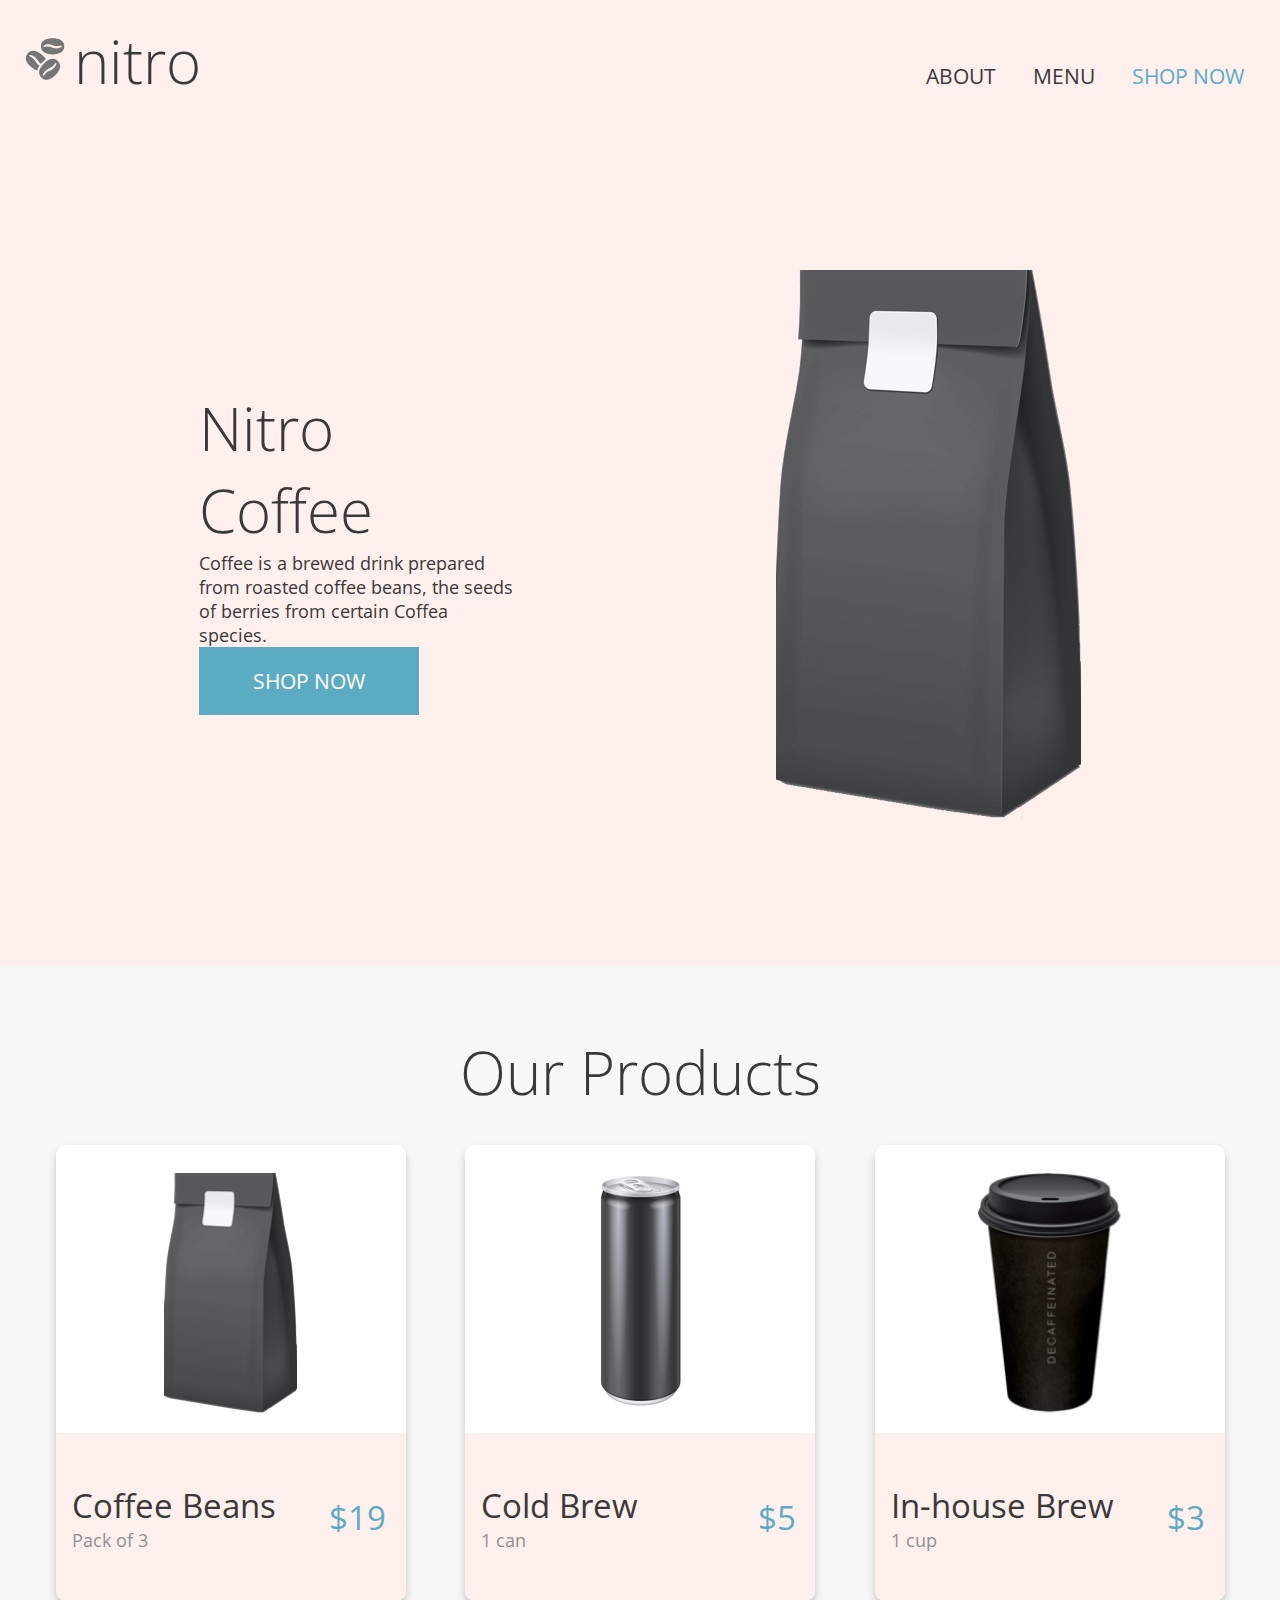
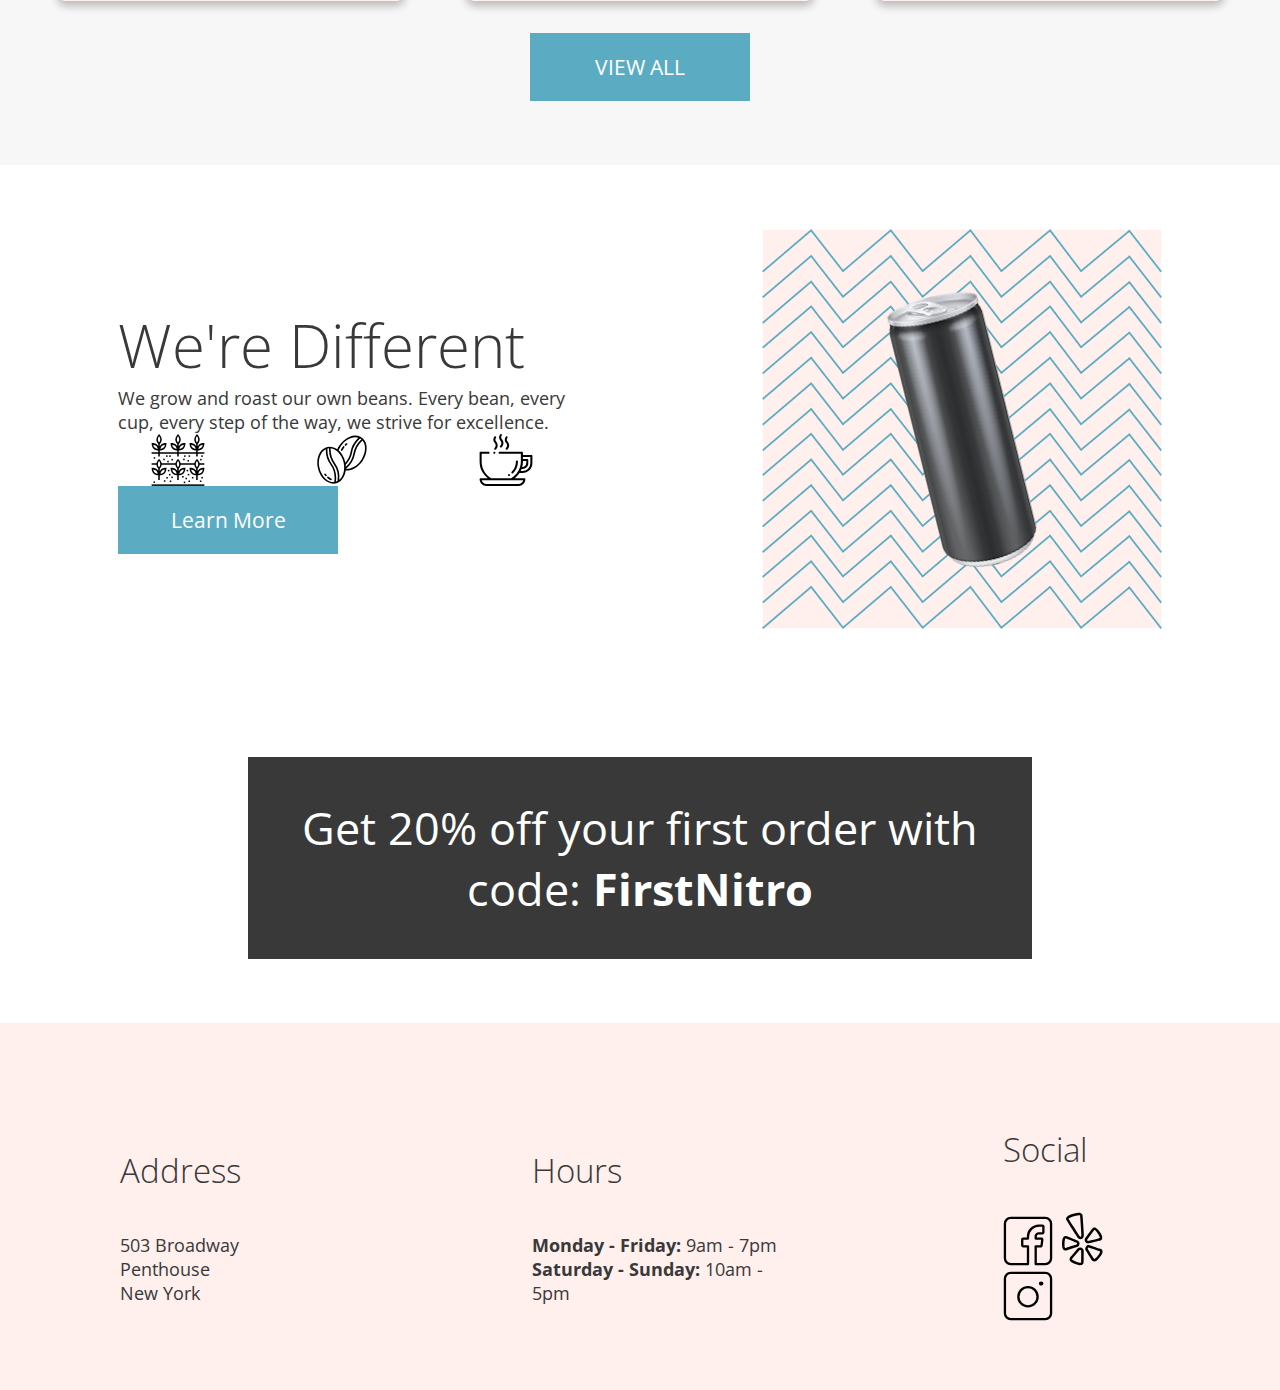
==== index.html @ b8a8994d "change css to scss and modified stylings" ====
<!DOCTYPE html>
<html lang="en">

<head>
    <meta charset="UTF-8">
    <meta name="viewport" content="width=device-width, initial-scale=1.0">
    <link href="https://fonts.googleapis.com/css2?family=Open+Sans:ital,wght@0,300;0,400;0,600;0,700;1,400&display=swap"
        rel="stylesheet">
    <title>Coffee Shop - Home</title>
    <link rel="stylesheet" href="./scss/landing.css">
</head>

<body>
    <header class="head">
        <nav class="nav">
            <a class="nav__logo" href="../index.html"><img class="logo"
                    src="./assets/logos/coffee-beans-logo-and-footer.svg" alt="nitro logo">
                <h2 class="nav__brandName">nitro</h2>
            </a>
            <ul class="nav__list">
                <li class="nav__item"><a class="nav__about" href="./index.html">ABOUT</a></li>
                <li class="nav__item"><a class="nav__menu" href="./pages/menu.html">MENU</a></li>
                <li class="nav__item"><a class="nav__shop" href="./pages/menu.html">SHOP NOW</a></li>
            </ul>
        </nav>
        <div class="banner">
            <div class="banner__intro">
                <h1 class="banner__headline">Nitro Coffee</h1>
                <p class="banner__description">Coffee is a brewed drink prepared from roasted coffee beans, the seeds of
                    berries from certain Coffea
                    species.</p>
                <a class="btn banner__btn" href="./pages/menu.html">SHOP NOW</a>
            </div>
            <div class="banner__img">
                <img src="./assets/images/coffeebeans-hero.png" alt="coffee bag">
            </div>
        </div>
    </header>
    <main class="main">
        <section class="product">
            <h2 class="product__headline">Our Products</h2>
            <div class="product__container">
                <div class="product__card">
                    <img class="product__img" src="./assets/images/coffeebeans.png" alt="coffee beans">
                    <div class="product__text">
                        <h3 class="product__name">Coffee Beans</h3>
                        <p class="product__size">Pack of 3</p>
                        <p class="product__price">$19</p>
                    </div>
                </div>
                <div class="product__card">
                    <img class="product__img" src="./assets/images/coldbrew.png" alt="cold brew">
                    <div class="product__text">
                        <h3 class="product__name">Cold Brew</h3>
                        <p class="product__size">1 can</p>
                        <p class="product__price">$5</p>
                    </div>
                </div>
                <div class="product__card">
                    <img class="product__img" src="./assets/images/inhousebrew.png" alt="in-house brew">
                    <div class="product__text">
                        <h3 class="product__name">In-house Brew</h3>
                        <p class="product__size">1 cup</p>
                        <p class="product__price">$3</p>
                    </div>
                </div>
            </div>
            <a class="btn product__btn" href="./pages/menu.html">VIEW ALL</a>
        </section>

        <div class="discount">
            <div class="discount__info">
                <div class="discount__context">
                    <h2 class="discount__slogan">We're Different</h2>
                    <p class="discount__description">We grow and roast our own beans. Every bean, every cup, every step
                        of the
                        way, we strive for
                        excellence.</p>
                    <div class="discount__logos">
                        <img class="icon discount__icon" src="./assets/logos/planting.svg" alt="planting logo">
                        <img class="icon discount__icon" src="./assets/logos/coffee-beans.svg" alt="coffee-beans logo">
                        <img class="icon discount__icon" src="./assets/logos/coffee-cup.svg" alt="coffee-cup logo">
                    </div>
                    <a class="btn discount__btn" href="./index.html">Learn More</a>
                </div>
                <div class="discount__img">
                    <img class="discount__imgCan product__img" src="./assets/images/tiltedcan.png" alt="tilted can">
                </div>
            </div>
            <div class="discount__banner-wrap">
                <div class="discount__banner">
                    <p class="discount__text">Get 20% off your first order with code: <span
                            class="discount__coupon">FirstNitro</span></p>
                </div>
            </div>
        </div>
    </main>
    <footer class="footer">
        <div class="footer__section">
            <h3 class="footer__title">Address</h3>
            <address class="footer__text">
                <p class="footer__text">503 Broadway Penthouse</p>
                <p class="footer__text">New York</p>
            </address>
        </div>
        <div class="footer__section">
            <h3 class="footer__title">Hours</h3>
            <p class="footer__text"><span class="footer__span">Monday - Friday:</span> 9am - 7pm</p>
            <p class="footer__text"><span class="footer__span">Saturday - Sunday:</span> 10am - 5pm</p>
        </div>
        <div class="footer__section">
            <h3 class="footer__title">Social</h3>
            <a href="http://www.facebook.com"><img class="icon footer__icon" src="./assets/logos/Facebook-Icon.svg"
                    alt="facebook"></a>
            <a href="http://www.yelp.com"><img class="icon footer__icon" src="./assets/logos/Yelp-Icon.svg"
                    alt="yelp"></a>
            <a href="http://www.instagram.com"><img class="icon footer__icon" src="./assets/logos/Instagram-Icon.svg"
                    alt="instagram"></a>
        </div>
    </footer>

</body>

</html>
---- scss/landing.css ----
* {
  margin: 0;
  color: #393939;
  padding: 0;
  font-family: "Open Sans";
  font-weight: 400;
}

a {
  text-decoration: none;
}

.icon {
  min-width: 3.125rem;
  max-width: 7.5rem;
}

.nav {
  display: flex;
  align-items: baseline;
  justify-content: space-between;
  background-color: #FFF0ED;
  padding: 1.25rem;
}
.nav .nav__brandName {
  text-decoration: none;
  font-size: 3.75rem;
  font-weight: 300;
  display: inline-block;
}
.nav .nav__list {
  font-size: 1.313rem;
  font-weight: 300;
}
.nav .nav__list .nav__item {
  display: inline-block;
  padding: 1rem;
  font-size: 1.313rem;
  font-weight: 400;
}
.nav .nav__list .nav__item .nav__shop {
  color: #5BACC3;
}

.footer {
  background: #FFF0ED;
  padding: 4rem 1.25rem;
  display: flex;
  flex-direction: row;
  justify-content: space-evenly;
  align-items: center;
}
.footer .footer__section {
  margin: 1.25rem 0;
  display: inline-block;
  vertical-align: top;
  box-sizing: content-box;
  margin: 0 6.25rem;
}
.footer .footer__section .footer__title {
  font-size: 2.063rem;
  font-weight: 300;
  margin: 2.5rem 0;
}
.footer .footer__section .footer__text {
  font-size: 1.125rem;
  font-style: normal;
}
.footer .footer__section .footer__text .footer__span {
  font-weight: 700;
}

.btn {
  background-color: #5BACC3;
  font-size: 1.313rem;
  width: 11.25rem;
  padding: 1.25rem;
  color: #FFF;
  display: inline-block;
  text-align: center;
}

.btn {
  background-color: #5BACC3;
  font-size: 1.313rem;
  min-width: 11.25rem;
  max-width: 80%;
  padding: 1.25rem;
  color: #FFF;
  text-decoration: none;
  display: inline-block;
  text-align: center;
}

.banner {
  background: #FFF0ED;
  padding: 4rem 1.25rem;
  display: flex;
  flex-direction: row;
  justify-content: space-evenly;
  align-items: center;
}
.banner .banner__img {
  text-align: right;
  padding: 5rem 0;
  display: inline-block;
  width: 30vw;
  vertical-align: middle;
}
.banner .banner__intro {
  width: 25vw;
  height: 25vw;
  display: flex;
  flex-direction: column;
  justify-content: space-evenly;
  align-items: flex-start;
}
.banner .banner__intro .banner__headline {
  font-size: 3.75rem;
  font-weight: 300;
}
.banner .banner__intro .banner__description {
  font-size: 1.125rem;
  font-style: normal;
}

.product {
  background: #F7F7F7;
  padding: 4rem 1.25rem;
  display: flex;
  flex-direction: column;
  justify-content: space-evenly;
  align-items: center;
  gap: 2rem;
}
.product .product__headline {
  font-size: 3.75rem;
  font-weight: 300;
}
.product .product__container {
  display: flex;
  justify-content: space-evenly;
  flex-wrap: wrap;
  width: 100%;
  gap: 1.5rem;
}
.product .product__container .product__card {
  background-color: #FFF;
  min-width: 20.625rem;
  max-width: 21.875rem;
  min-height: 27.5rem;
  max-height: 28.75rem;
  border-radius: 0.625rem;
  box-shadow: 0 0.313rem 0.563rem -0.063rem rgba(0, 0, 0, 0.25);
  box-sizing: border-box;
  display: flex;
  flex-direction: row;
  flex-wrap: wrap;
  justify-content: center;
  align-content: flex-end;
}
.product .product__container .product__card .product__img {
  min-height: 15rem;
  max-height: 34.375rem;
  margin: 20px;
}
.product .product__container .product__card .product__text {
  height: 10.5rem;
  width: 100vw;
  background-color: #FFF0ED;
  border-radius: 0 0 0.625rem 0.625rem;
  display: flex;
  flex-direction: column;
  flex-wrap: wrap;
  align-content: space-between;
  justify-content: center;
}
.product .product__container .product__card .product__text .product__name {
  margin: 1rem 1rem 0 1rem;
  font-size: 2.063rem;
  font-weight: inherit;
}
.product .product__container .product__card .product__text .product__size {
  color: #909090;
  font-size: 18px;
  margin: 0 1rem 1rem 1rem;
}
.product .product__container .product__card .product__text .product__price {
  font-size: 2.063rem;
  font-weight: inherit;
  color: #5BACC3;
  align-self: flex-end;
  margin: 1.2rem;
}

.discount__info {
  background: #FFF;
  padding: 4rem 1.25rem;
  display: flex;
  flex-direction: row;
  justify-content: space-evenly;
  align-items: center;
  display: flex;
  flex-direction: row;
  justify-content: space-around;
}
.discount__info .discount__context {
  display: flex;
  flex-direction: column;
  width: 35vw;
  justify-content: space-evenly;
  align-items: flex-start;
}
.discount__info .discount__context .discount__slogan {
  font-size: 3.75rem;
  font-weight: 300;
}
.discount__info .discount__context .discount__description {
  font-size: 1.125rem;
  font-style: normal;
}
.discount__info .discount__context .discount__logos {
  display: flex;
  height: 3.3rem;
  width: 100%;
  justify-content: space-between;
}
.discount__info .discount__img {
  background-image: url("../assets/images/coldbrewbackground.png");
  background-size: cover;
  width: 400px;
  height: 400px;
  display: flex;
  justify-content: center;
  align-items: center;
}

.discount__banner-wrap {
  background: none;
  padding: 4rem 1.25rem;
  display: flex;
  flex-direction: row;
  justify-content: space-evenly;
  align-items: center;
}
.discount__banner-wrap .discount__banner {
  background-color: #393939;
  width: 60%;
  font-size: 2.813rem;
  padding: 2.5rem 1.25rem;
  text-align: center;
}
.discount__banner-wrap .discount__text {
  color: #FFF;
}
.discount__banner-wrap .discount__text .discount__coupon {
  font-weight: 700;
  color: inherit;
}/*# sourceMappingURL=landing.css.map */
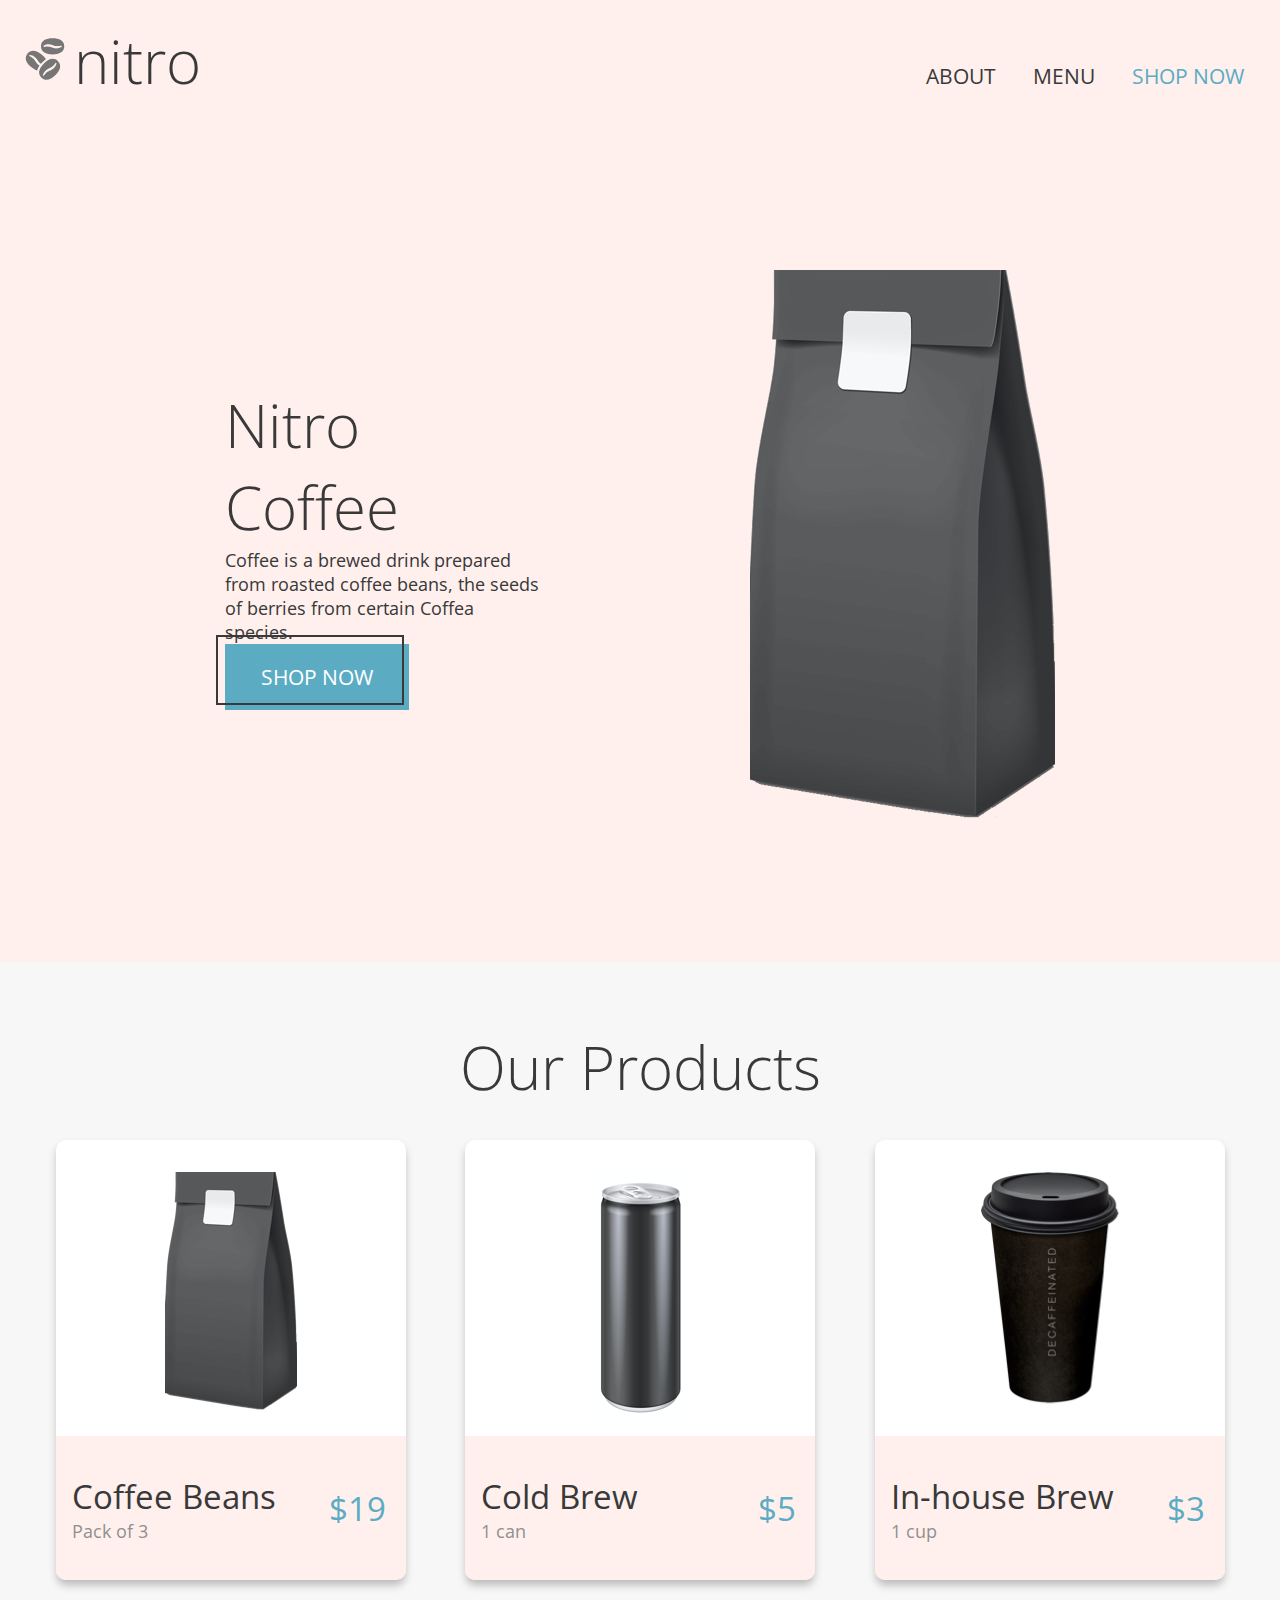
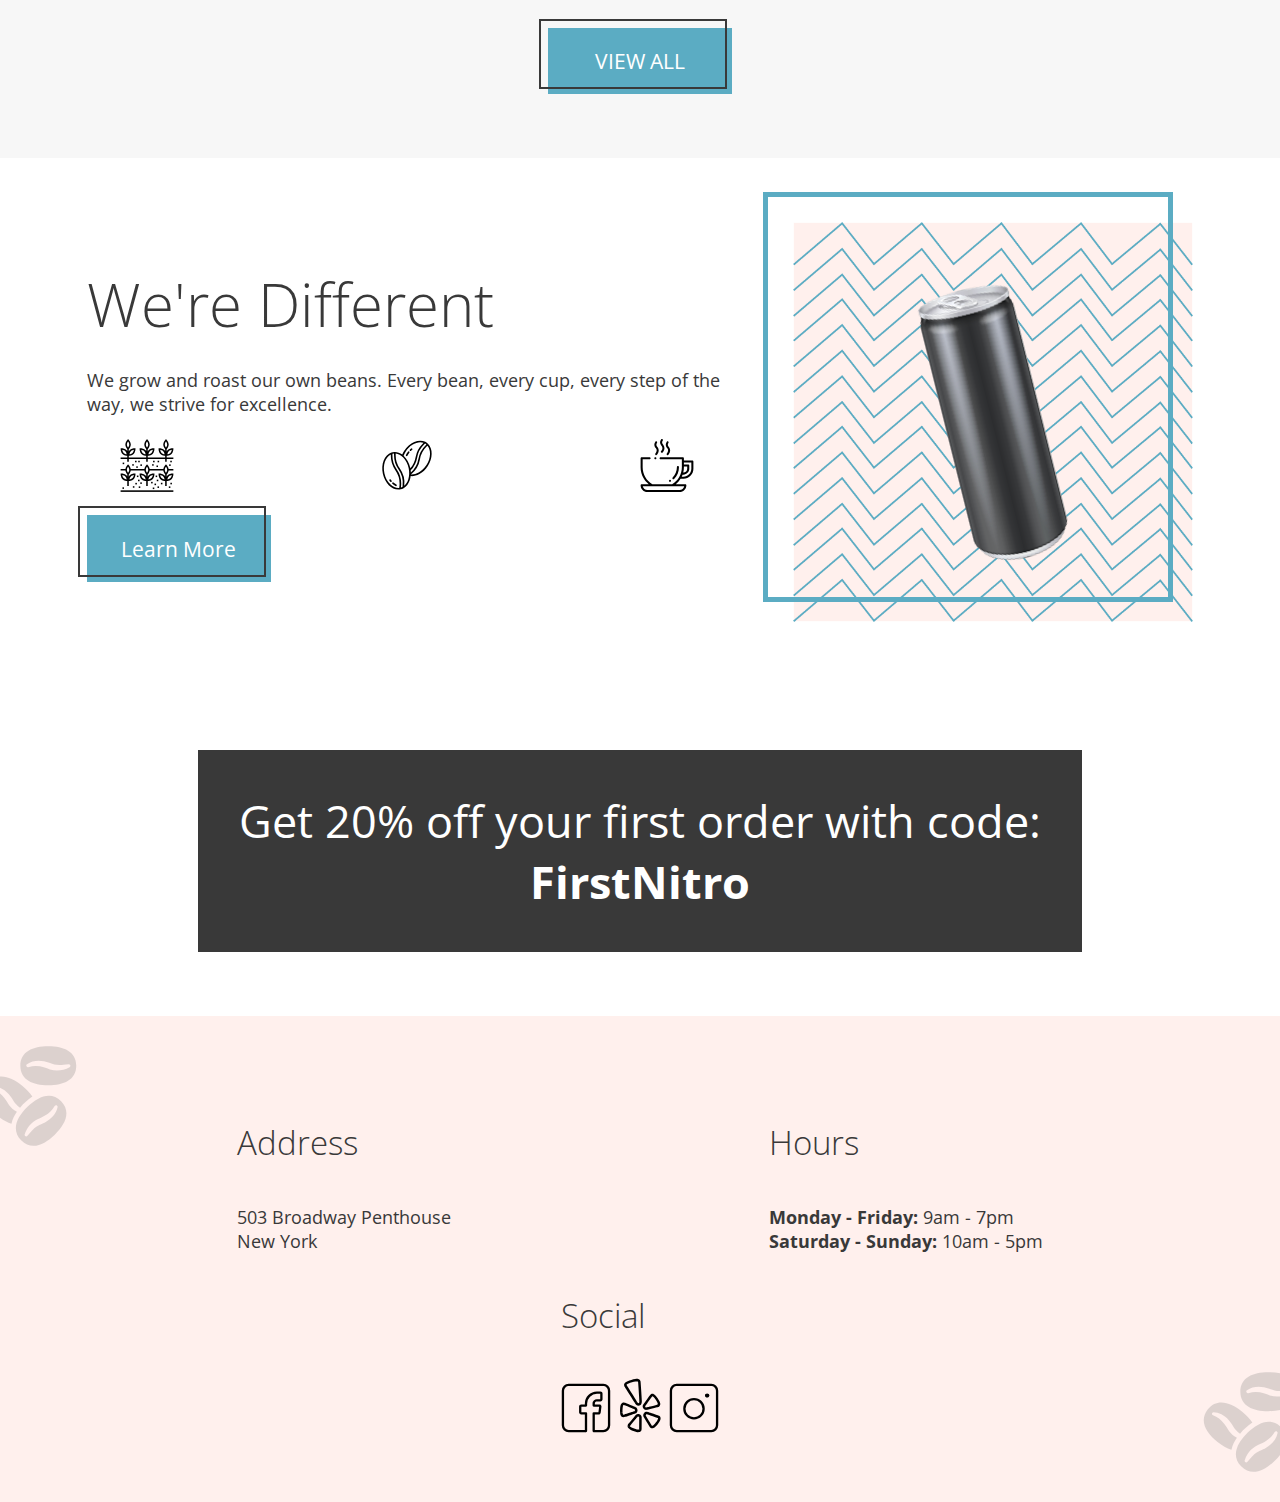
==== commit d568c5ca: "modified scss. add positioned box on landing page img and button, background positioned icon for foo" ====
--- a/index.html
+++ b/index.html
@@ -29,11 +29,14 @@
                 <p class="banner__description">Coffee is a brewed drink prepared from roasted coffee beans, the seeds of
                     berries from certain Coffea
                     species.</p>
-                <a class="btn banner__btn" href="./pages/menu.html">SHOP NOW</a>
+                <div class="btn-wrap">
+                    <a class="btn banner__btn" href="./pages/menu.html">SHOP NOW</a>
+                    <div class="btn-border"></div>
+                </div>
             </div>
-            <div class="banner__img">
-                <img src="./assets/images/coffeebeans-hero.png" alt="coffee bag">
-            </div>
+
+            <img class="banner__img" src="./assets/images/coffeebeans-hero.png" alt="coffee bag">
+
         </div>
     </header>
     <main class="main">
@@ -65,7 +68,10 @@
                     </div>
                 </div>
             </div>
-            <a class="btn product__btn" href="./pages/menu.html">VIEW ALL</a>
+            <div class="btn-wrap">
+                <a class="btn product__btn" href="./pages/menu.html">VIEW ALL</a>
+                <div class="btn-border"></div>
+            </div>
         </section>
 
         <div class="discount">
@@ -81,10 +87,14 @@
                         <img class="icon discount__icon" src="./assets/logos/coffee-beans.svg" alt="coffee-beans logo">
                         <img class="icon discount__icon" src="./assets/logos/coffee-cup.svg" alt="coffee-cup logo">
                     </div>
-                    <a class="btn discount__btn" href="./index.html">Learn More</a>
+                    <div class="btn-wrap">
+                        <a class="btn discount__btn" href="./index.html">Learn More</a>
+                        <div class="btn-border"></div>
+                    </div>
                 </div>
-                <div class="discount__img">
-                    <img class="discount__imgCan product__img" src="./assets/images/tiltedcan.png" alt="tilted can">
+                <div class="discount__img-wrap">
+                    <img class="product__img" src="./assets/images/tiltedcan.png" alt="tilted can">
+                    <div class="discount__img--border"></div>
                 </div>
             </div>
             <div class="discount__banner-wrap">
@@ -96,6 +106,8 @@
         </div>
     </main>
     <footer class="footer">
+        <img class="footer__background-icon footer__background-icon--left"
+            src="./assets/logos/coffee-beans-logo-and-footer.svg" alt="footer background icon">
         <div class="footer__section">
             <h3 class="footer__title">Address</h3>
             <address class="footer__text">
@@ -117,6 +129,8 @@
             <a href="http://www.instagram.com"><img class="icon footer__icon" src="./assets/logos/Instagram-Icon.svg"
                     alt="instagram"></a>
         </div>
+        <img class="footer__background-icon footer__background-icon--right"
+            src="./assets/logos/coffee-beans-logo-and-footer.svg" alt="footer background icon">
     </footer>
 
 </body>
--- a/scss/landing.css
+++ b/scss/landing.css
@@ -6,6 +6,10 @@
   font-weight: 400;
 }
 
+ul {
+  list-style-type: none;
+}
+
 a {
   text-decoration: none;
 }
@@ -49,6 +53,23 @@
   flex-direction: row;
   justify-content: space-evenly;
   align-items: center;
+  flex-wrap: wrap;
+  position: relative;
+  overflow: hidden;
+}
+.footer__background-icon {
+  position: absolute;
+  min-width: 120px;
+  max-width: 240px;
+  opacity: 0.25;
+}
+.footer__background-icon--left {
+  left: -30px;
+  top: 20px;
+}
+.footer__background-icon--right {
+  right: -30px;
+  bottom: 20px;
 }
 .footer .footer__section {
   margin: 1.25rem 0;
@@ -70,26 +91,29 @@
   font-weight: 700;
 }
 
-.btn {
+.btn-wrap {
   background-color: #5BACC3;
   font-size: 1.313rem;
-  width: 11.25rem;
-  padding: 1.25rem;
+  width: 11.5rem;
   color: #FFF;
-  display: inline-block;
-  text-align: center;
-}
-
-.btn {
-  background-color: #5BACC3;
-  font-size: 1.313rem;
-  min-width: 11.25rem;
-  max-width: 80%;
-  padding: 1.25rem;
+  display: flex;
+  justify-content: center;
+  align-items: center;
+  position: relative;
+  box-sizing: border-box;
+}
+.btn-wrap .btn {
+  padding: 1.2rem 0;
   color: #FFF;
-  text-decoration: none;
-  display: inline-block;
-  text-align: center;
+  z-index: 2;
+}
+.btn-wrap .btn-border {
+  width: 100%;
+  height: 100%;
+  border: solid 2px #393939;
+  position: absolute;
+  bottom: 5px;
+  right: 5px;
 }
 
 .banner {
@@ -99,12 +123,11 @@
   flex-direction: row;
   justify-content: space-evenly;
   align-items: center;
+  flex-wrap: wrap;
 }
 .banner .banner__img {
-  text-align: right;
   padding: 5rem 0;
   display: inline-block;
-  width: 30vw;
   vertical-align: middle;
 }
 .banner .banner__intro {
@@ -128,9 +151,10 @@
   background: #F7F7F7;
   padding: 4rem 1.25rem;
   display: flex;
-  flex-direction: column;
-  justify-content: space-evenly;
-  align-items: center;
+  flex-direction: row;
+  justify-content: space-evenly;
+  align-items: center;
+  flex-wrap: wrap;
   gap: 2rem;
 }
 .product .product__headline {
@@ -143,6 +167,7 @@
   flex-wrap: wrap;
   width: 100%;
   gap: 1.5rem;
+  margin-bottom: 1rem;
 }
 .product .product__container .product__card {
   background-color: #FFF;
@@ -157,15 +182,14 @@
   flex-direction: row;
   flex-wrap: wrap;
   justify-content: center;
-  align-content: flex-end;
+  align-content: space-between;
+  align-items: center;
 }
 .product .product__container .product__card .product__img {
-  min-height: 15rem;
-  max-height: 34.375rem;
-  margin: 20px;
+  margin-top: 2rem;
 }
 .product .product__container .product__card .product__text {
-  height: 10.5rem;
+  height: 9rem;
   width: 100vw;
   background-color: #FFF0ED;
   border-radius: 0 0 0.625rem 0.625rem;
@@ -174,6 +198,7 @@
   flex-wrap: wrap;
   align-content: space-between;
   justify-content: center;
+  box-sizing: border-box;
 }
 .product .product__container .product__card .product__text .product__name {
   margin: 1rem 1rem 0 1rem;
@@ -200,16 +225,13 @@
   flex-direction: row;
   justify-content: space-evenly;
   align-items: center;
-  display: flex;
-  flex-direction: row;
-  justify-content: space-around;
+  flex-wrap: wrap;
 }
 .discount__info .discount__context {
   display: flex;
   flex-direction: column;
-  width: 35vw;
-  justify-content: space-evenly;
-  align-items: flex-start;
+  width: 40rem;
+  gap: 1.45rem;
 }
 .discount__info .discount__context .discount__slogan {
   font-size: 3.75rem;
@@ -225,27 +247,36 @@
   width: 100%;
   justify-content: space-between;
 }
-.discount__info .discount__img {
-  background-image: url("../assets/images/coldbrewbackground.png");
-  background-size: cover;
+.discount__info .discount__img-wrap {
+  background: center/cover no-repeat url("../assets/images/coldbrewbackground.png");
+  display: flex;
+  justify-content: center;
+  align-items: center;
+  position: relative;
   width: 400px;
   height: 400px;
-  display: flex;
-  justify-content: center;
-  align-items: center;
+}
+.discount__info .discount__img-wrap .discount__img--border {
+  width: 400px;
+  height: 400px;
+  border: solid #5BACC3 5px;
+  position: absolute;
+  bottom: 20px;
+  right: 20px;
 }
 
 .discount__banner-wrap {
-  background: none;
-  padding: 4rem 1.25rem;
-  display: flex;
-  flex-direction: row;
-  justify-content: space-evenly;
-  align-items: center;
+  background: #FFF;
+  padding: 4rem 1.25rem;
+  display: flex;
+  flex-direction: row;
+  justify-content: space-evenly;
+  align-items: center;
+  flex-wrap: wrap;
 }
 .discount__banner-wrap .discount__banner {
   background-color: #393939;
-  width: 60%;
+  width: 68%;
   font-size: 2.813rem;
   padding: 2.5rem 1.25rem;
   text-align: center;
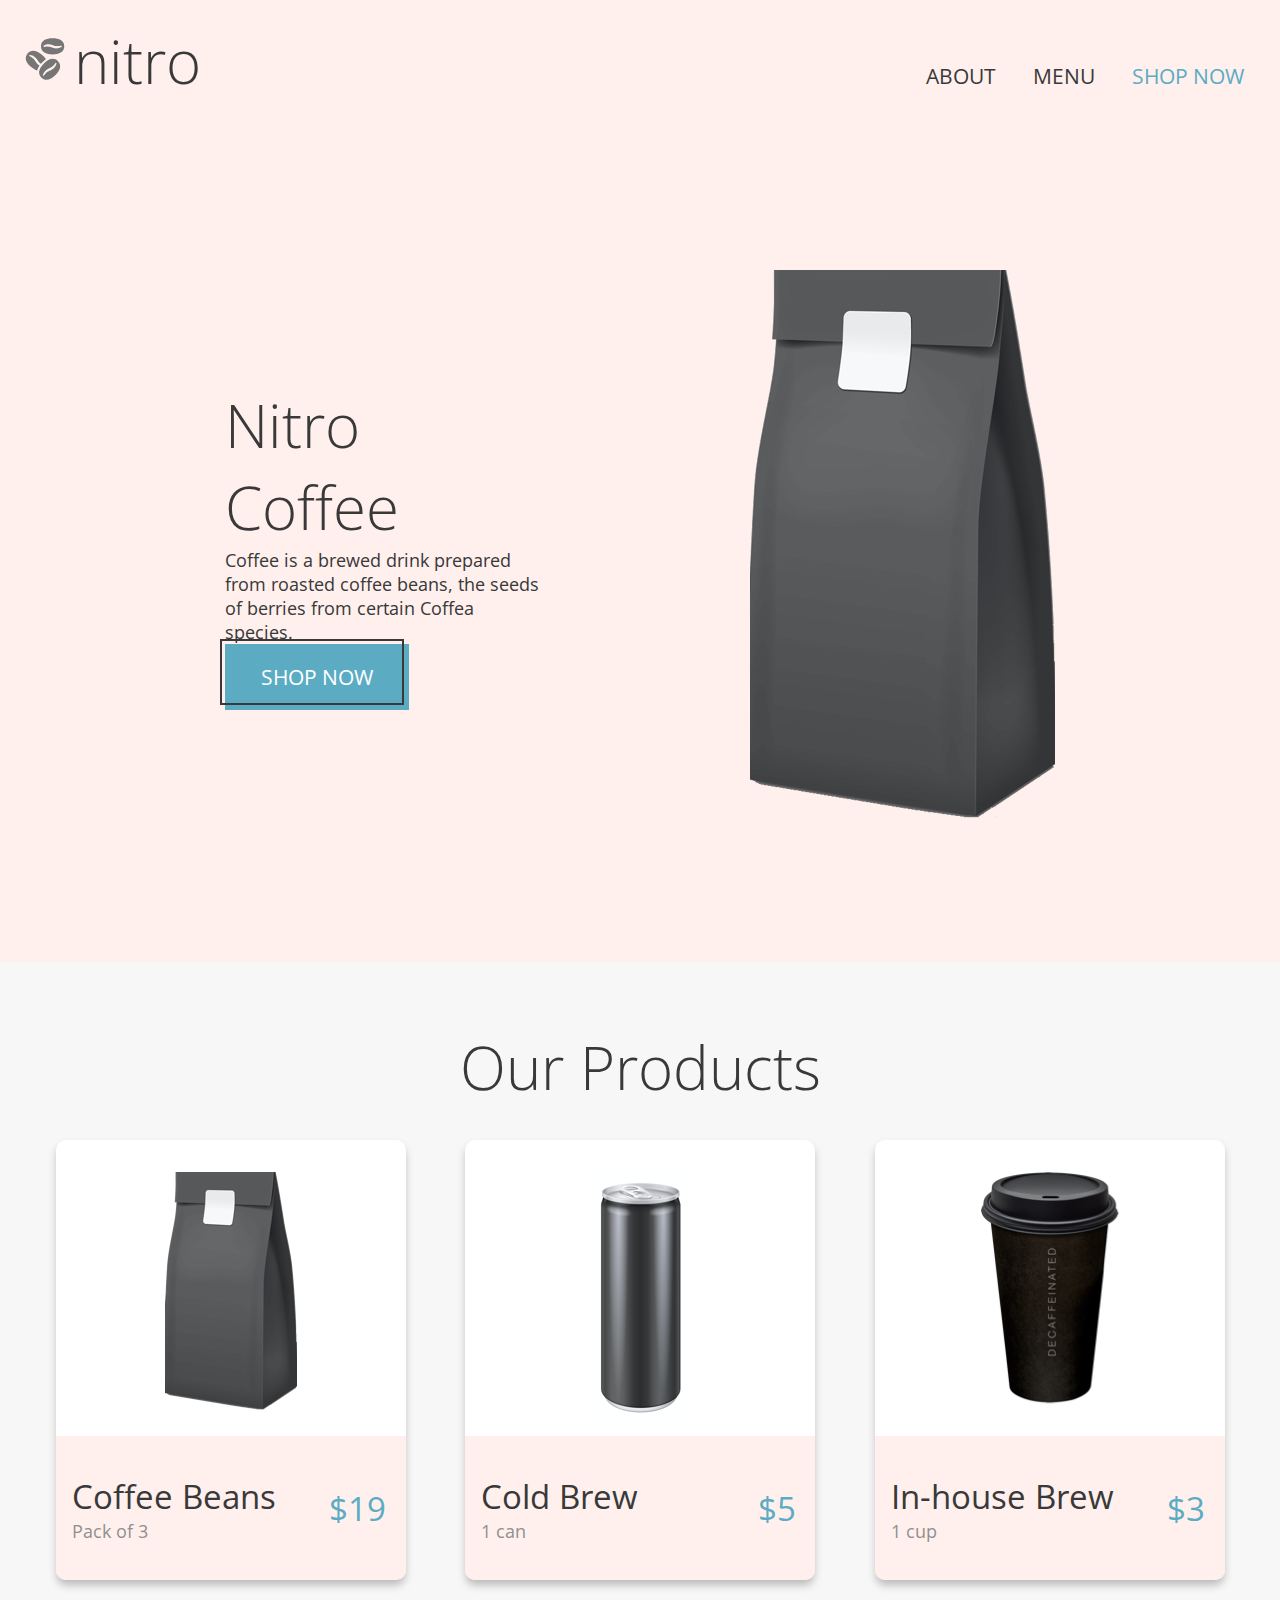
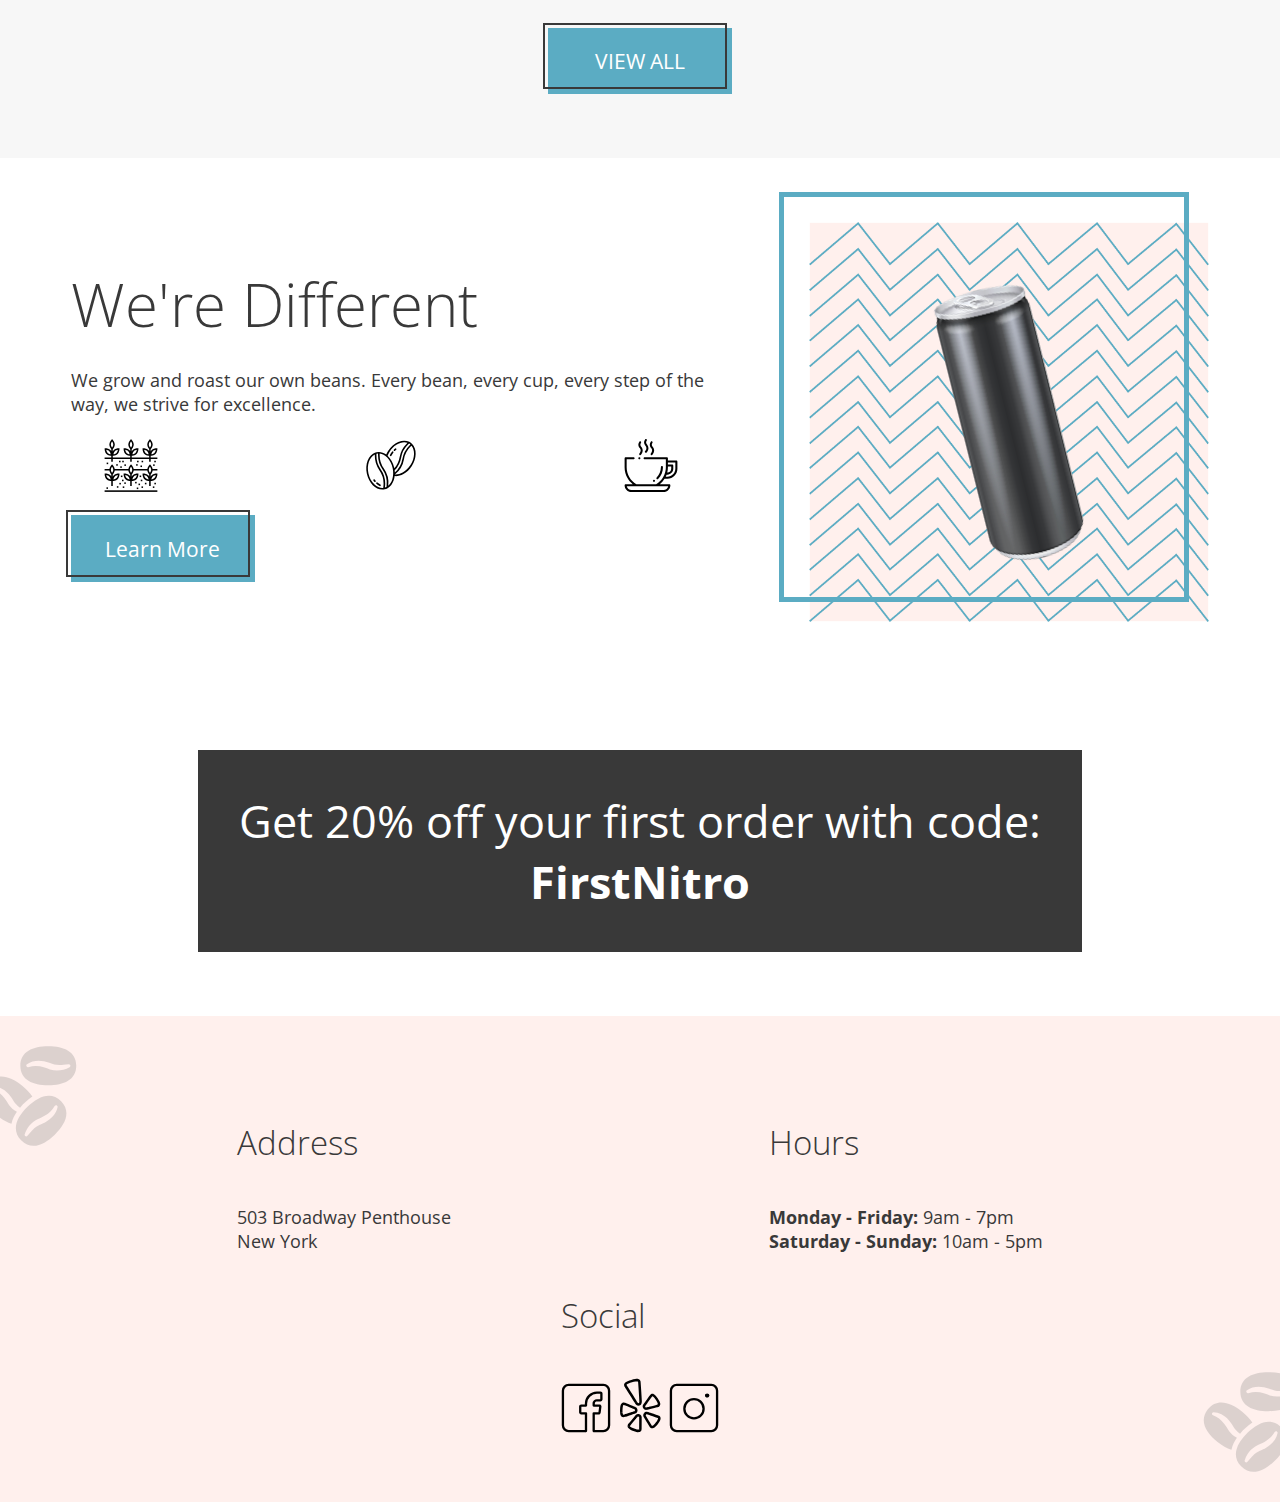
==== commit 9c49b79e: "added animations to landing page" ====
--- a/index.html
+++ b/index.html
@@ -31,7 +31,7 @@
                     species.</p>
                 <div class="btn-wrap">
                     <a class="btn banner__btn" href="./pages/menu.html">SHOP NOW</a>
-                    <div class="btn-border"></div>
+                    <a class="btn-border" href="./pages/menu.html"></a>
                 </div>
             </div>
 
@@ -70,7 +70,7 @@
             </div>
             <div class="btn-wrap">
                 <a class="btn product__btn" href="./pages/menu.html">VIEW ALL</a>
-                <div class="btn-border"></div>
+                <a class="btn-border" href="./pages/menu.html"></a>
             </div>
         </section>
 
@@ -89,11 +89,11 @@
                     </div>
                     <div class="btn-wrap">
                         <a class="btn discount__btn" href="./index.html">Learn More</a>
-                        <div class="btn-border"></div>
+                        <a class="btn-border" href="./index.html"></a>
                     </div>
                 </div>
                 <div class="discount__img-wrap">
-                    <img class="product__img" src="./assets/images/tiltedcan.png" alt="tilted can">
+                    <img class="discount__img" src="./assets/images/tiltedcan.png" alt="tilted can">
                     <div class="discount__img--border"></div>
                 </div>
             </div>
--- a/scss/landing.css
+++ b/scss/landing.css
@@ -105,7 +105,6 @@
 .btn-wrap .btn {
   padding: 1.2rem 0;
   color: #FFF;
-  z-index: 2;
 }
 .btn-wrap .btn-border {
   width: 100%;
@@ -114,6 +113,15 @@
   position: absolute;
   bottom: 5px;
   right: 5px;
+  z-index: 2;
+  box-sizing: border-box;
+  transition: all 0.15s;
+}
+.btn-wrap .btn-border:active {
+  transform: translate(5px, 5px);
+}
+.btn-wrap .btn-border:hover {
+  cursor: pointer;
 }
 
 .banner {
@@ -226,6 +234,7 @@
   justify-content: space-evenly;
   align-items: center;
   flex-wrap: wrap;
+  gap: 3rem;
 }
 .discount__info .discount__context {
   display: flex;
@@ -255,6 +264,13 @@
   position: relative;
   width: 400px;
   height: 400px;
+}
+.discount__info .discount__img-wrap .discount__img {
+  z-index: 2;
+}
+.discount__info .discount__img-wrap .discount__img:hover {
+  -webkit-animation: spin 2s infinite linear;
+          animation: spin 2s infinite linear;
 }
 .discount__info .discount__img-wrap .discount__img--border {
   width: 400px;
@@ -280,6 +296,8 @@
   font-size: 2.813rem;
   padding: 2.5rem 1.25rem;
   text-align: center;
+  -webkit-animation: flash 2.5s infinite;
+          animation: flash 2.5s infinite;
 }
 .discount__banner-wrap .discount__text {
   color: #FFF;
@@ -287,4 +305,44 @@
 .discount__banner-wrap .discount__text .discount__coupon {
   font-weight: 700;
   color: inherit;
+}
+
+@-webkit-keyframes spin {
+  from {
+    transform: rotate(0deg);
+  }
+  to {
+    transform: rotate(360deg);
+  }
+}
+
+@keyframes spin {
+  from {
+    transform: rotate(0deg);
+  }
+  to {
+    transform: rotate(360deg);
+  }
+}
+@-webkit-keyframes flash {
+  0% {
+    background-color: #393939;
+  }
+  50% {
+    background-color: #5BACC3;
+  }
+  100% {
+    background-color: #393939;
+  }
+}
+@keyframes flash {
+  0% {
+    background-color: #393939;
+  }
+  50% {
+    background-color: #5BACC3;
+  }
+  100% {
+    background-color: #393939;
+  }
 }/*# sourceMappingURL=landing.css.map */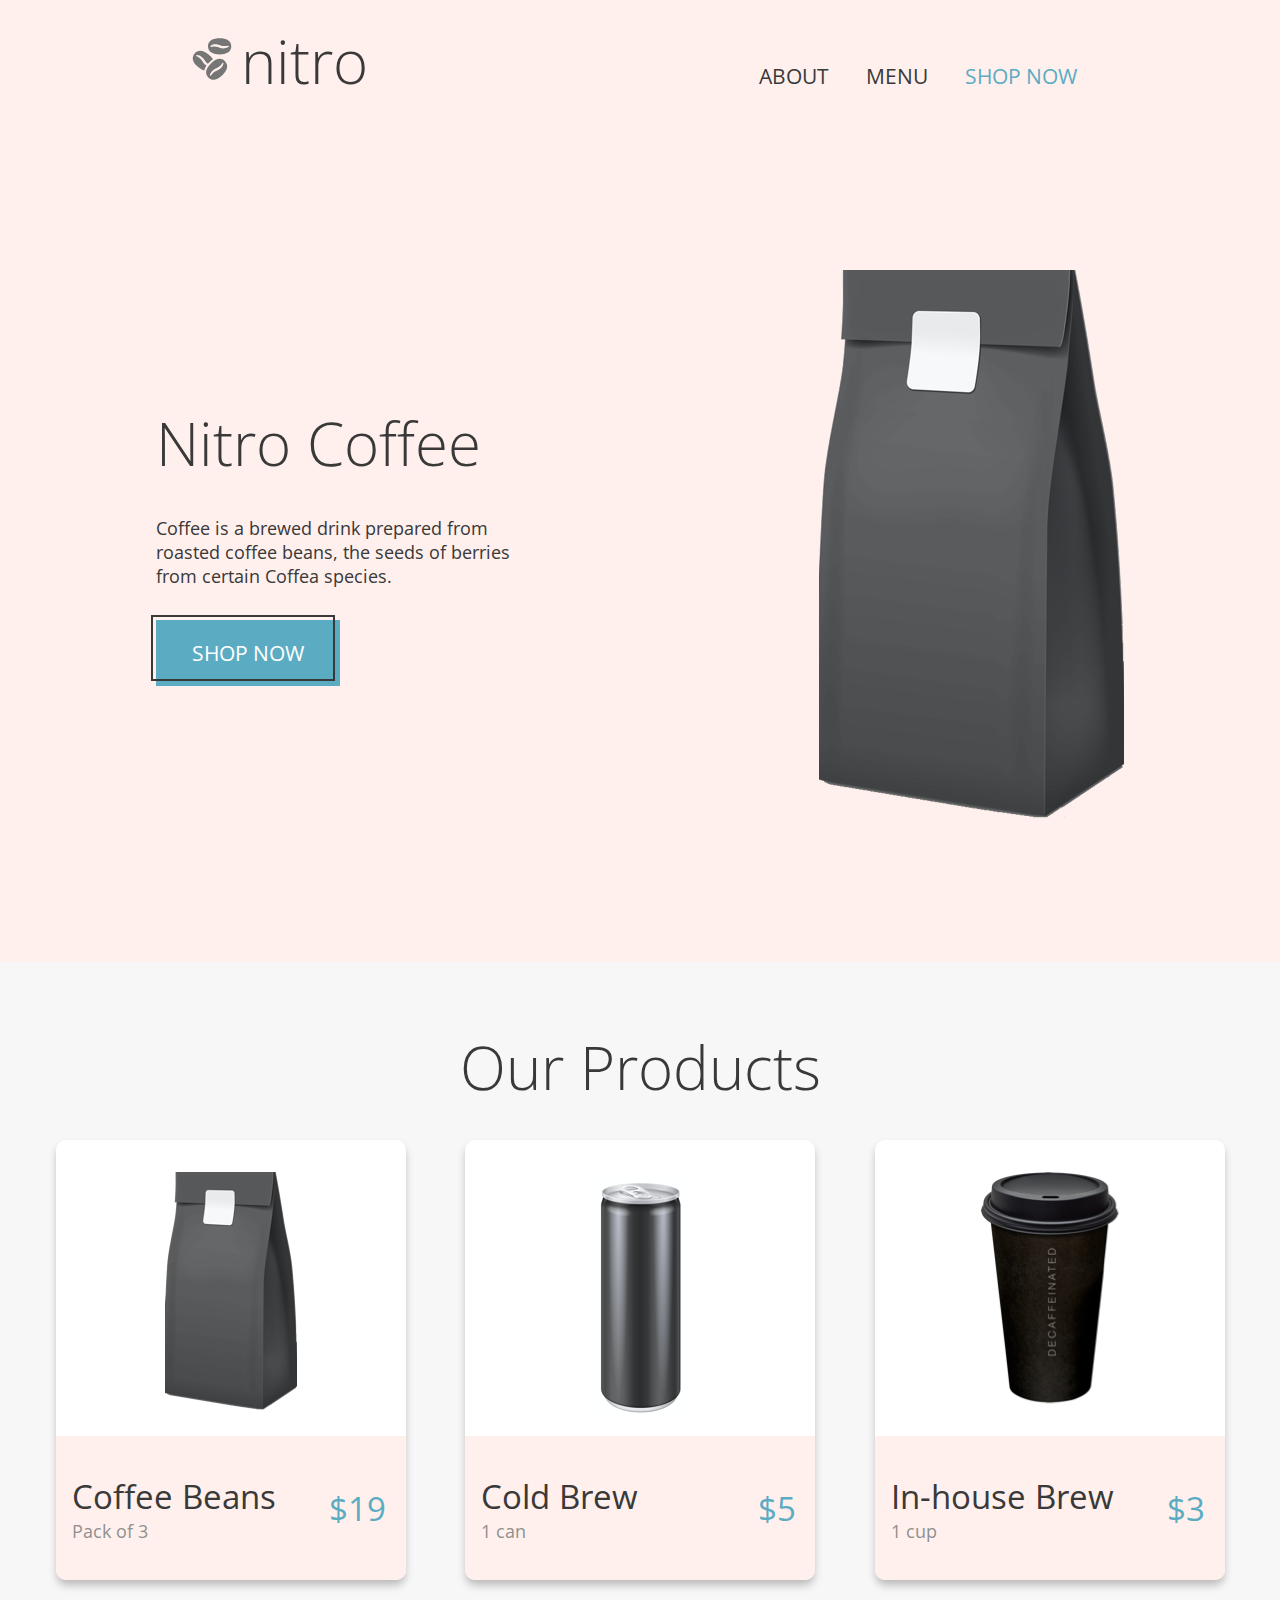
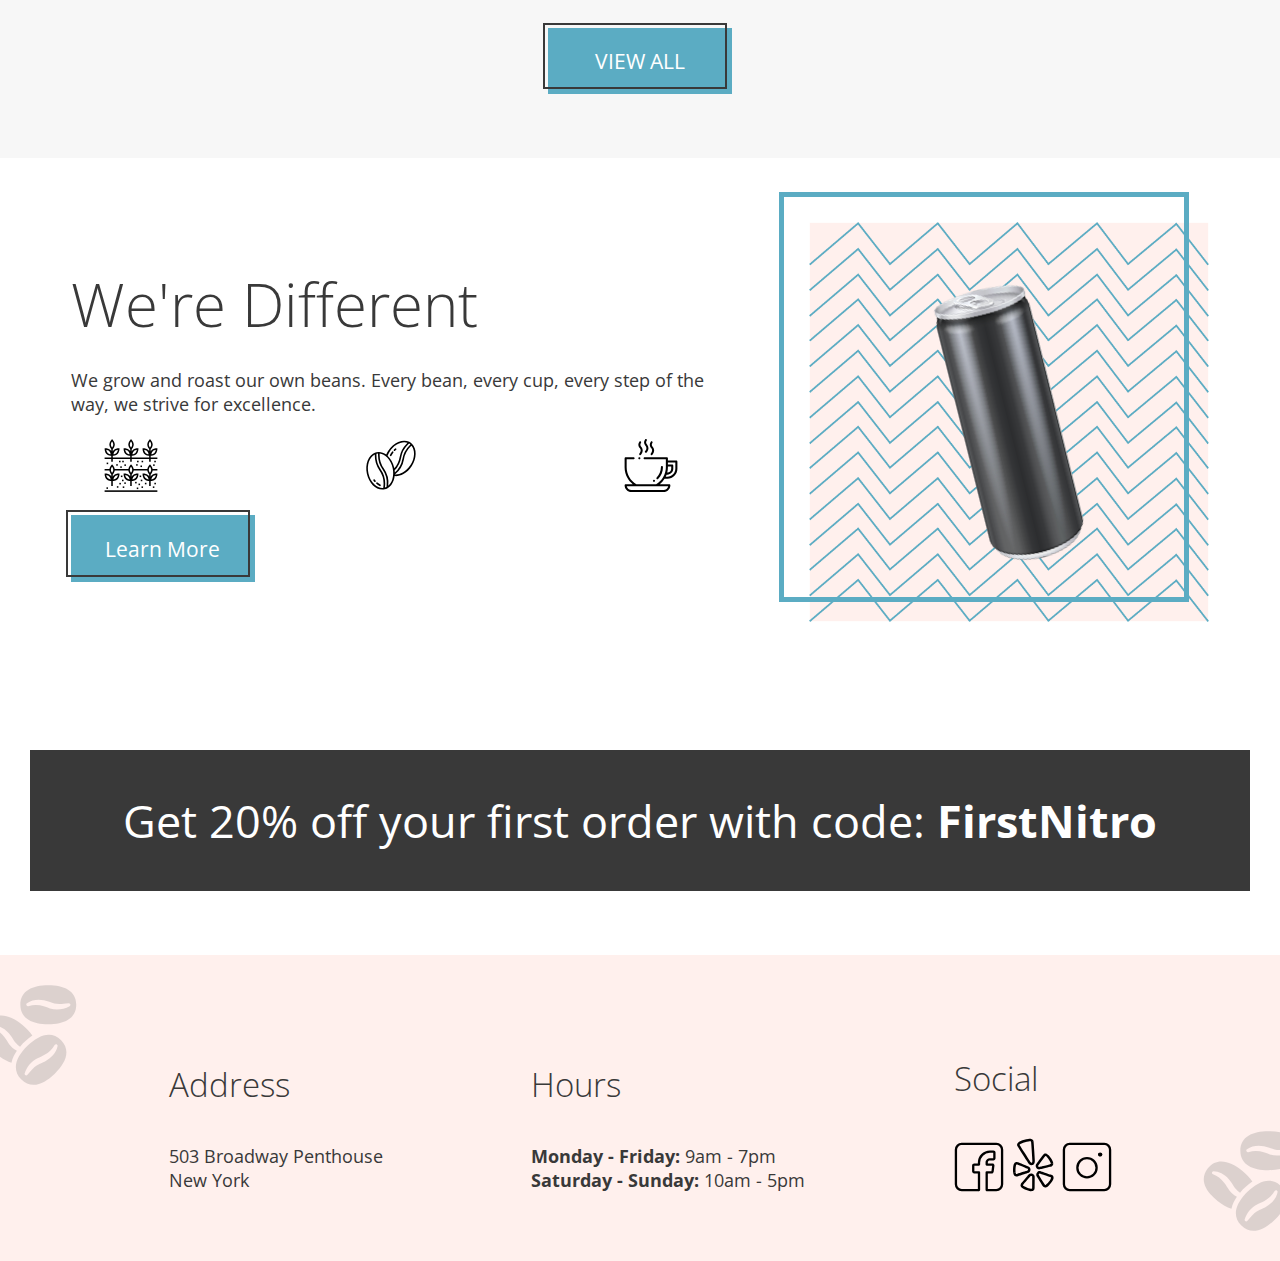
==== commit 53d62bea: "added _variable.scss page for global variables" ====
--- a/index.html
+++ b/index.html
@@ -13,7 +13,7 @@
 <body>
     <header class="head">
         <nav class="nav">
-            <a class="nav__logo" href="../index.html"><img class="logo"
+            <a class="nav__logo" href="./index.html"><img class="logo"
                     src="./assets/logos/coffee-beans-logo-and-footer.svg" alt="nitro logo">
                 <h2 class="nav__brandName">nitro</h2>
             </a>
--- a/scss/landing.css
+++ b/scss/landing.css
@@ -20,11 +20,15 @@
 }
 
 .nav {
-  display: flex;
+  background: #FFF0ED;
+  padding: 1.25rem 0;
+  display: flex;
+  flex-direction: row;
+  justify-content: space-evenly;
+  align-items: center;
+  flex-wrap: wrap;
   align-items: baseline;
-  justify-content: space-between;
-  background-color: #FFF0ED;
-  padding: 1.25rem;
+  justify-content: space-around;
 }
 .nav .nav__brandName {
   text-decoration: none;
@@ -34,13 +38,11 @@
 }
 .nav .nav__list {
   font-size: 1.313rem;
-  font-weight: 300;
+  text-transform: uppercase;
 }
 .nav .nav__list .nav__item {
   display: inline-block;
   padding: 1rem;
-  font-size: 1.313rem;
-  font-weight: 400;
 }
 .nav .nav__list .nav__item .nav__shop {
   color: #5BACC3;
@@ -72,16 +74,14 @@
   bottom: 20px;
 }
 .footer .footer__section {
-  margin: 1.25rem 0;
   display: inline-block;
   vertical-align: top;
   box-sizing: content-box;
-  margin: 0 6.25rem;
 }
 .footer .footer__section .footer__title {
   font-size: 2.063rem;
   font-weight: 300;
-  margin: 2.5rem 0;
+  margin: 2.3rem 0;
 }
 .footer .footer__section .footer__text {
   font-size: 1.125rem;
@@ -132,6 +132,8 @@
   justify-content: space-evenly;
   align-items: center;
   flex-wrap: wrap;
+  justify-content: space-around;
+  gap: 2rem;
 }
 .banner .banner__img {
   padding: 5rem 0;
@@ -139,12 +141,12 @@
   vertical-align: middle;
 }
 .banner .banner__intro {
-  width: 25vw;
-  height: 25vw;
+  width: 28vw;
   display: flex;
   flex-direction: column;
   justify-content: space-evenly;
   align-items: flex-start;
+  gap: 2rem;
 }
 .banner .banner__intro .banner__headline {
   font-size: 3.75rem;
@@ -152,7 +154,6 @@
 }
 .banner .banner__intro .banner__description {
   font-size: 1.125rem;
-  font-style: normal;
 }
 
 .product {
@@ -248,7 +249,6 @@
 }
 .discount__info .discount__context .discount__description {
   font-size: 1.125rem;
-  font-style: normal;
 }
 .discount__info .discount__context .discount__logos {
   display: flex;
@@ -292,17 +292,18 @@
 }
 .discount__banner-wrap .discount__banner {
   background-color: #393939;
-  width: 68%;
   font-size: 2.813rem;
-  padding: 2.5rem 1.25rem;
-  text-align: center;
+  padding: 2.5rem 5.8rem;
   -webkit-animation: flash 2.5s infinite;
           animation: flash 2.5s infinite;
-}
-.discount__banner-wrap .discount__text {
+  display: flex;
+  flex-wrap: wrap;
+  justify-content: center;
+}
+.discount__banner-wrap .discount__banner .discount__text {
   color: #FFF;
 }
-.discount__banner-wrap .discount__text .discount__coupon {
+.discount__banner-wrap .discount__banner .discount__text .discount__coupon {
   font-weight: 700;
   color: inherit;
 }
